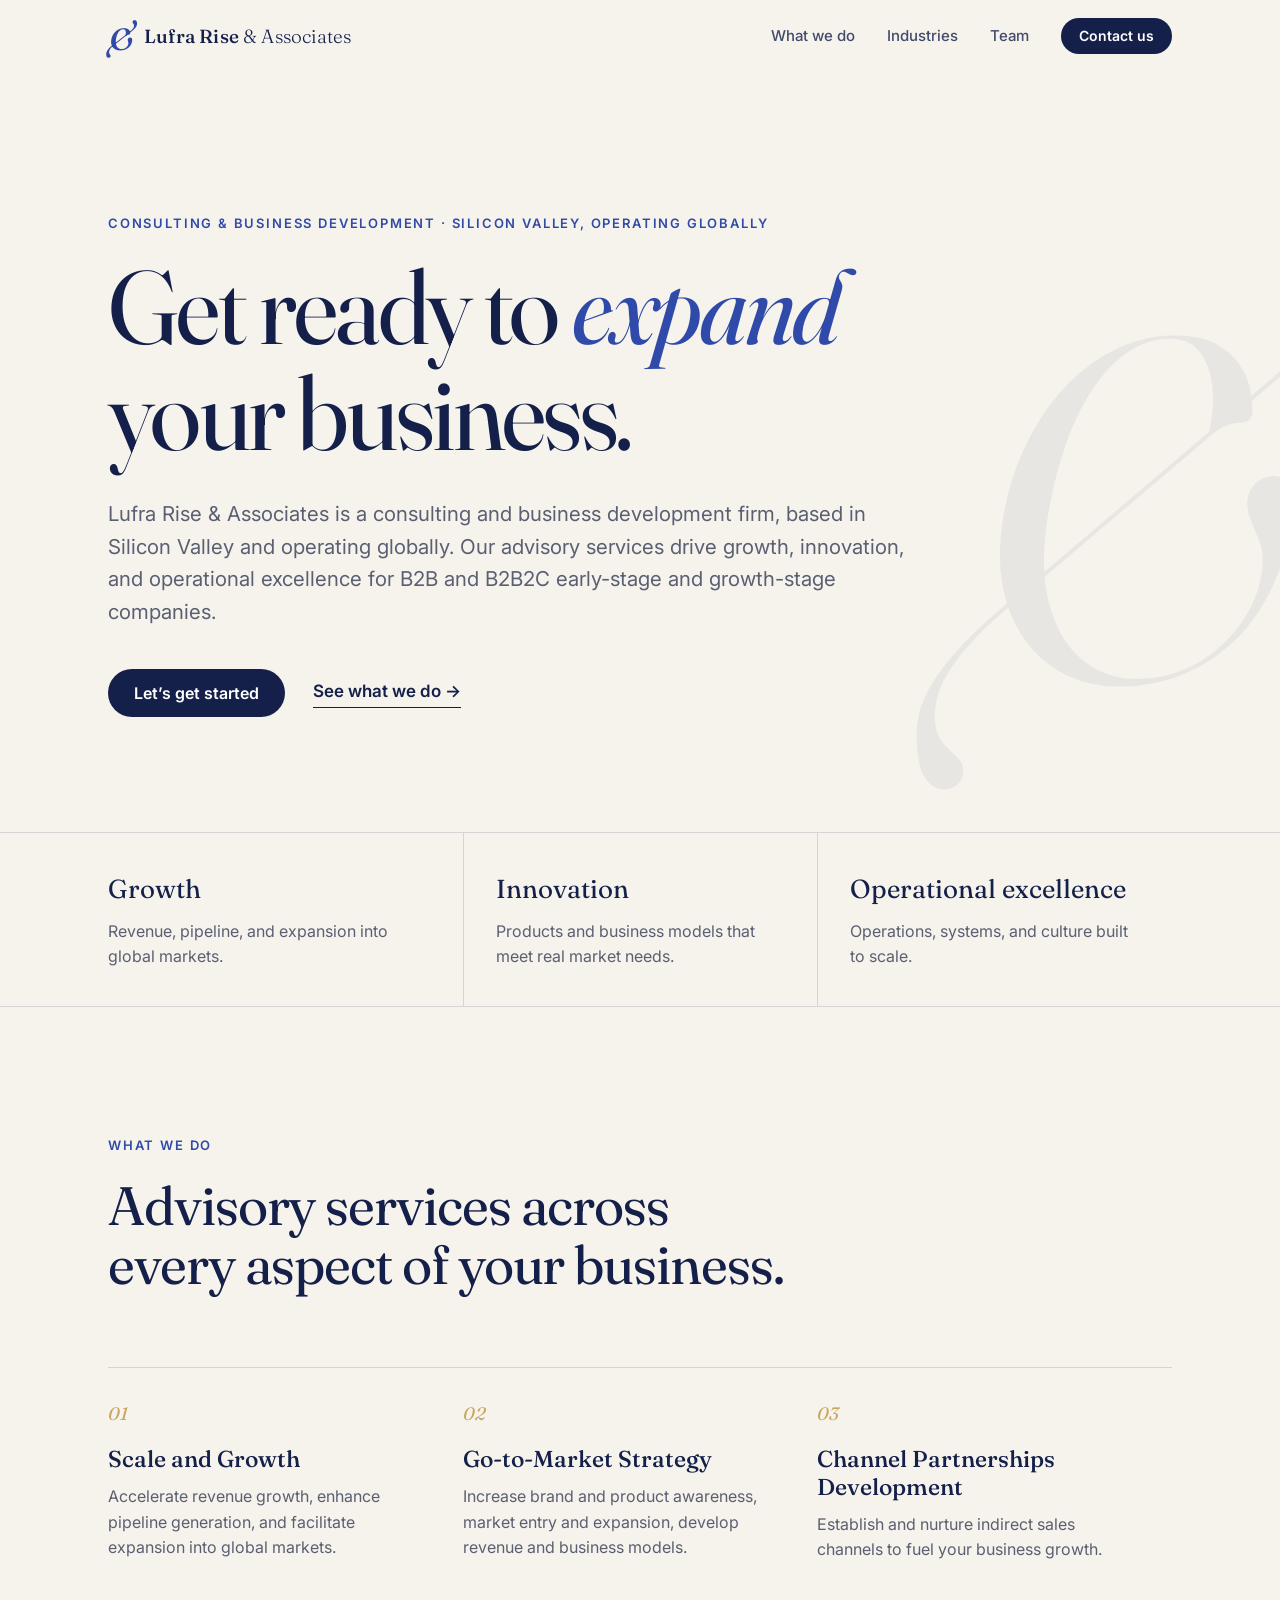
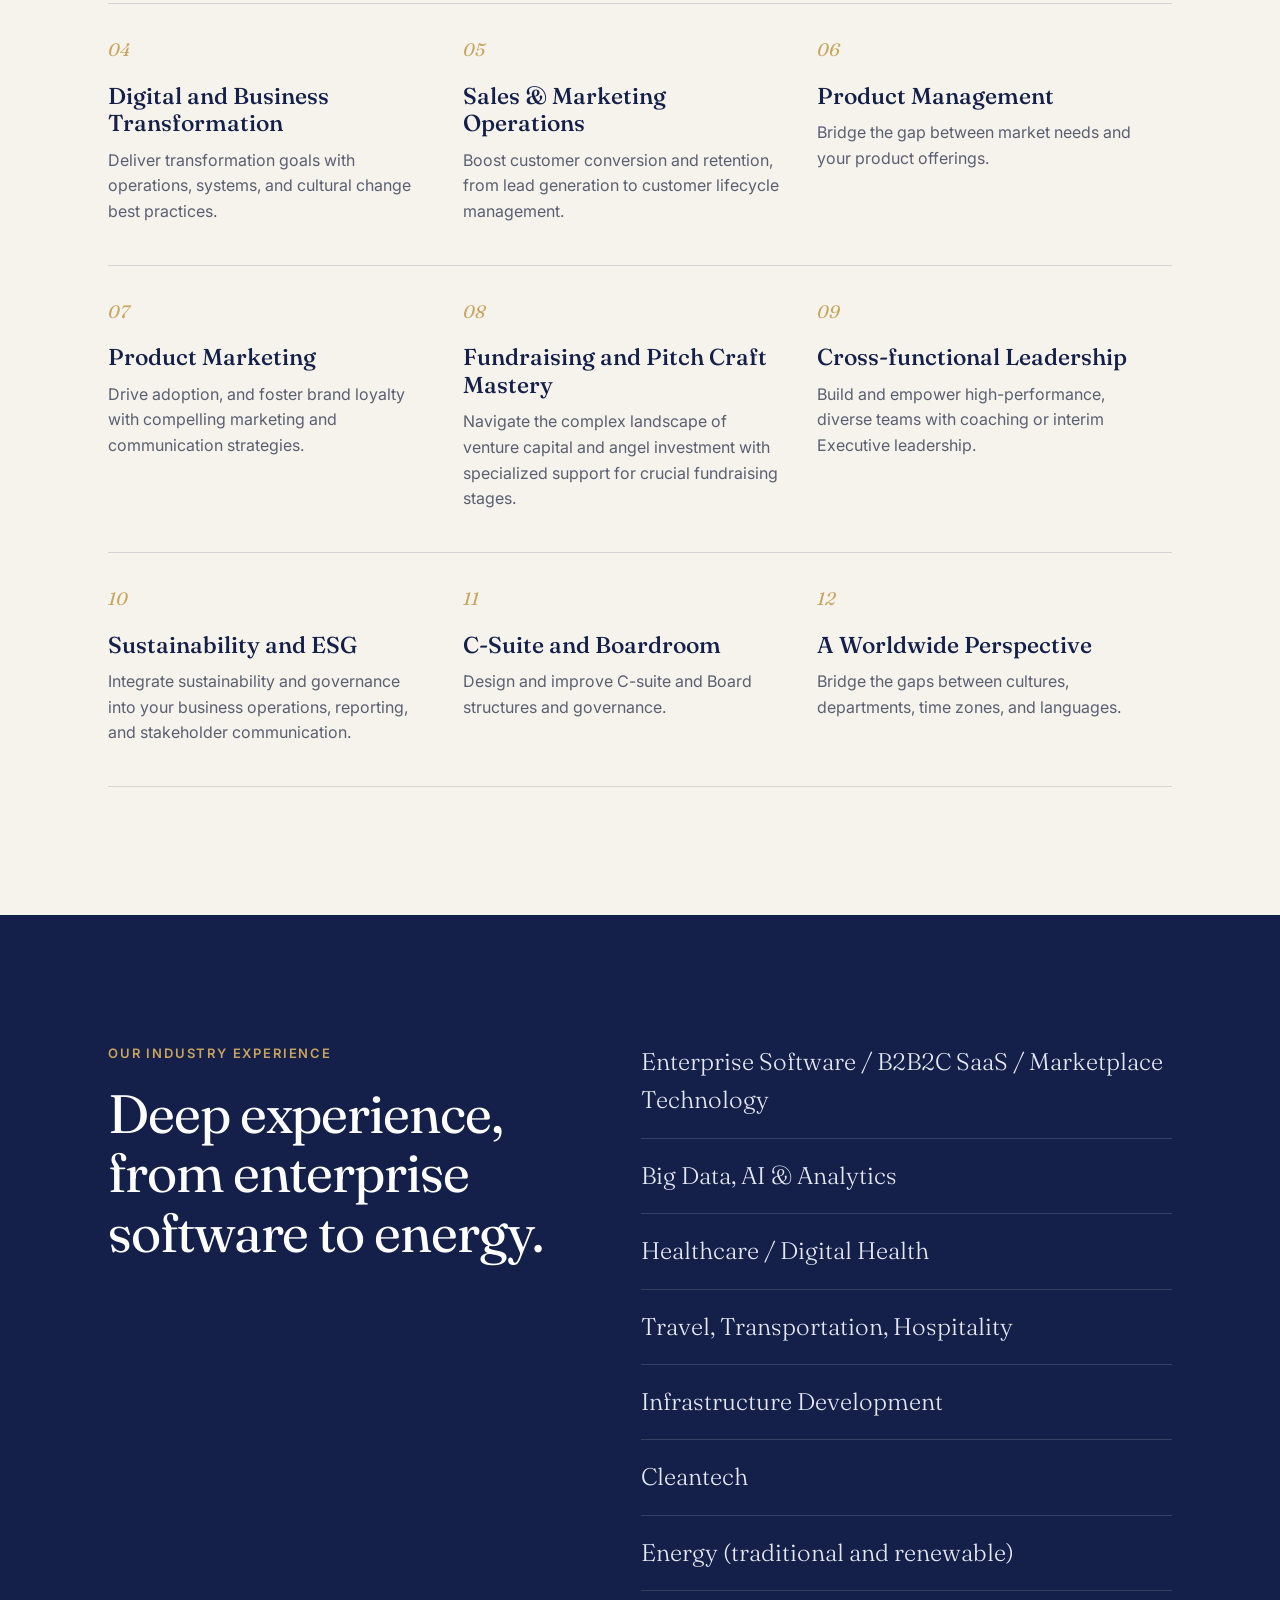
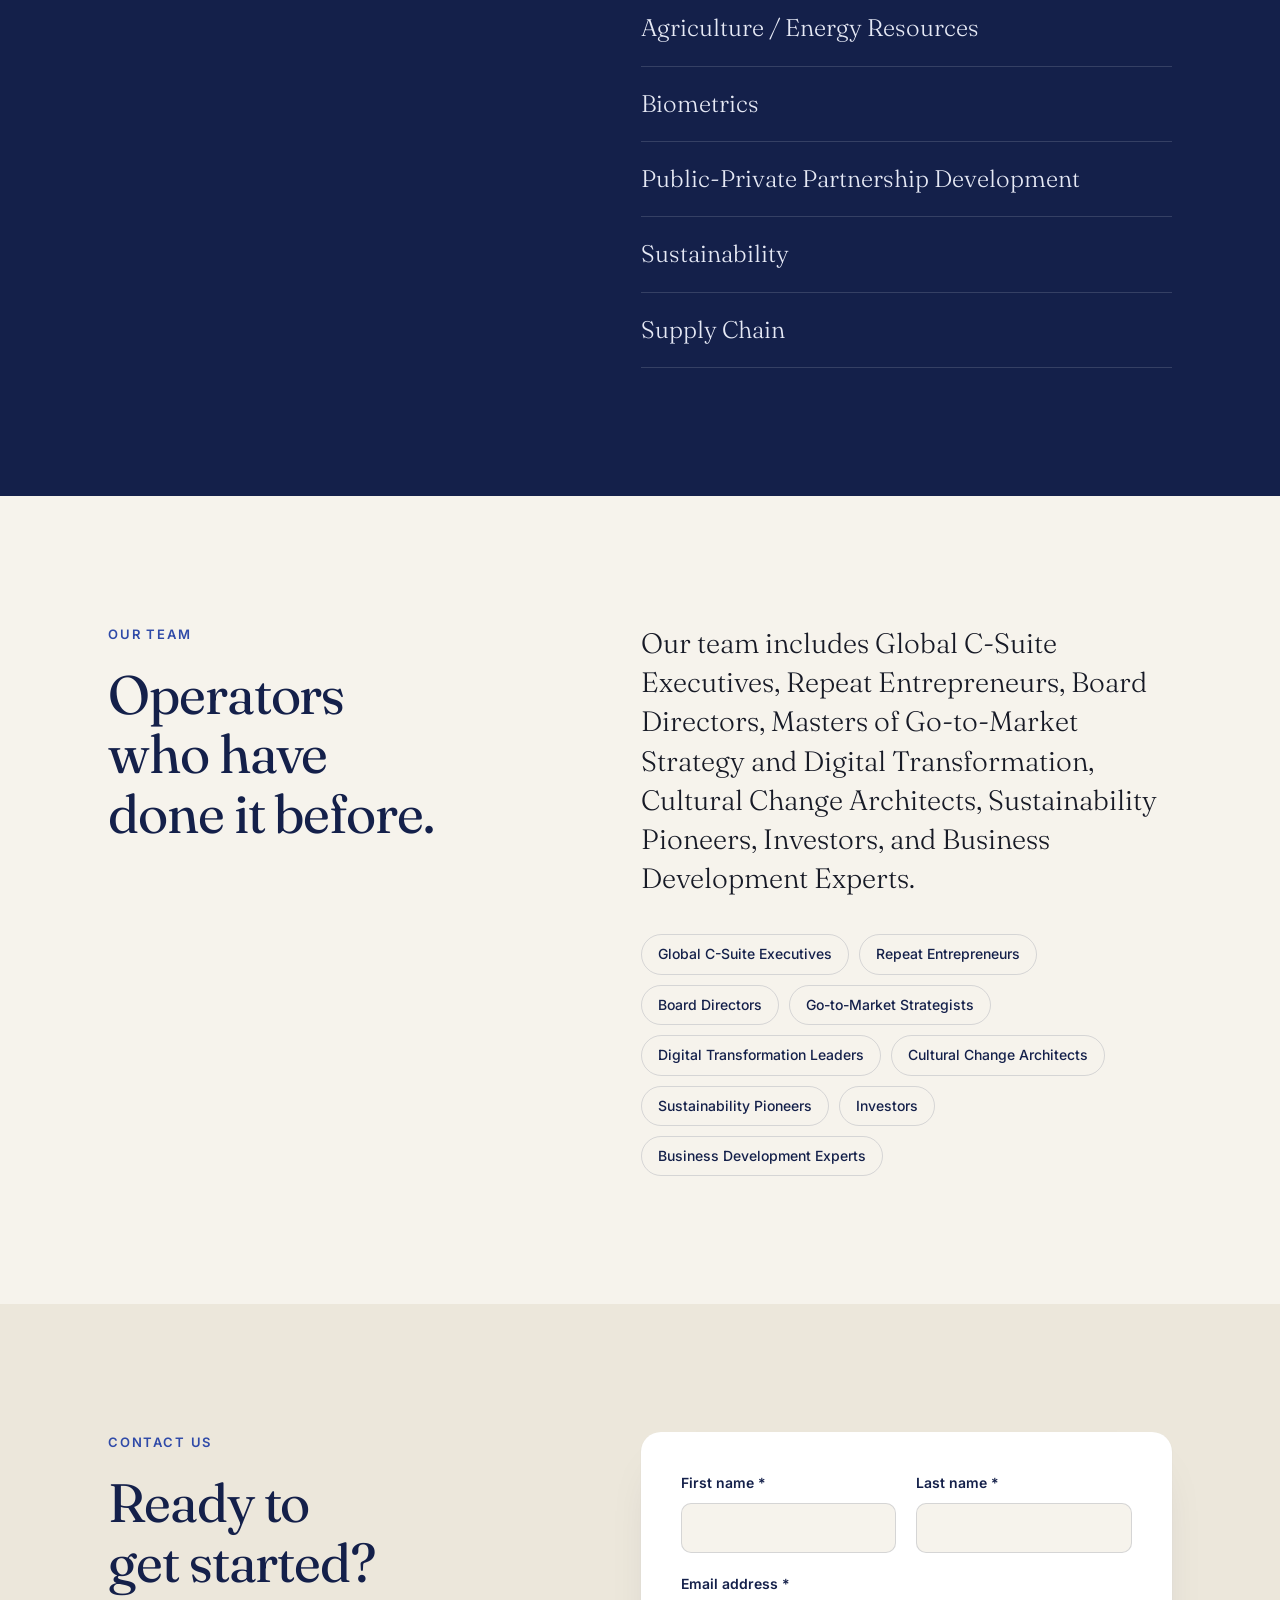
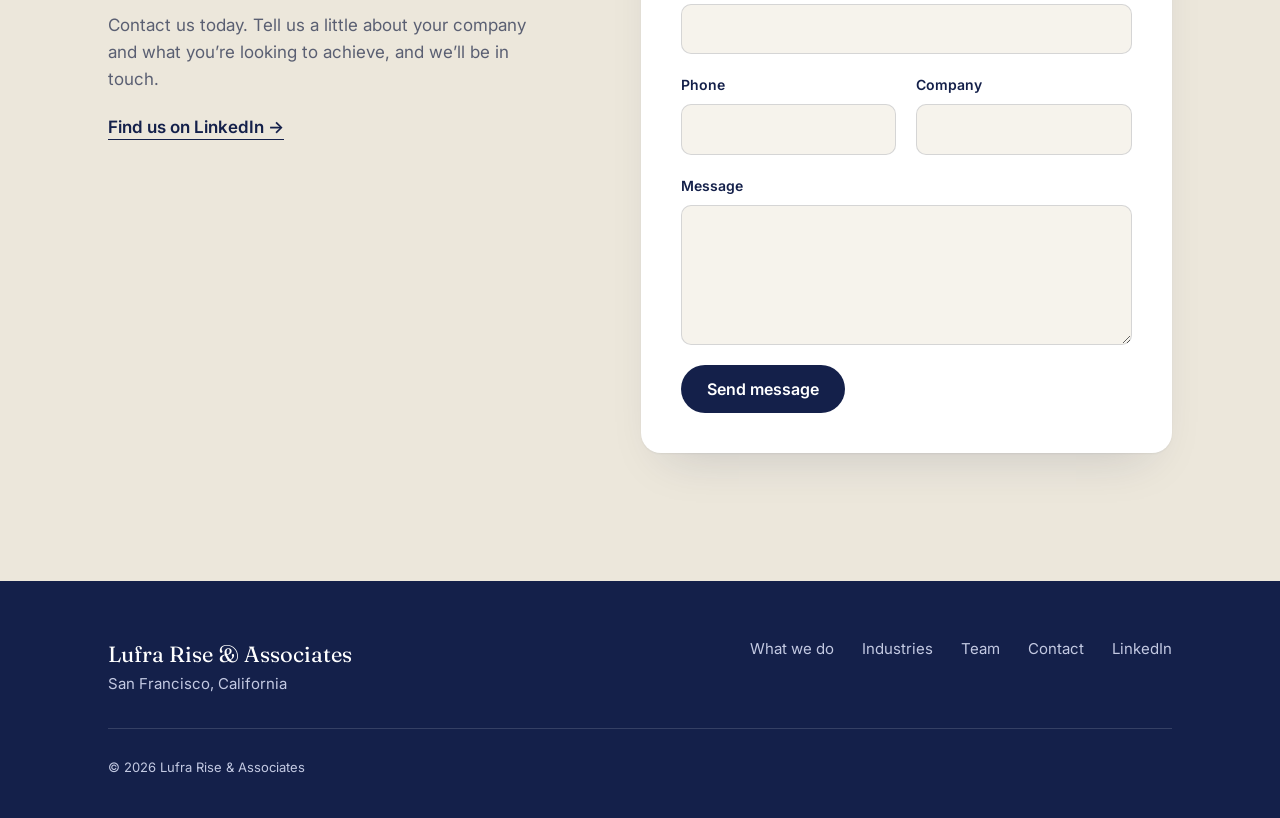
==== index.html @ bc1f7da4 "Rebuild lufrarise.com as a modern static site Single-page site with the existing copy: hero, service" ====
<!doctype html>
<html lang="en">
<head>
  <meta charset="utf-8">
  <meta name="viewport" content="width=device-width, initial-scale=1">
  <title>Lufra Rise &amp; Associates — Growth, innovation, and operational excellence</title>
  <meta name="description" content="Lufra Rise &amp; Associates is a consulting and business development firm based in Silicon Valley and operating globally, advising B2B and B2B2C early-stage and growth-stage companies.">
  <link rel="canonical" href="https://www.lufrarise.com/">
  <meta property="og:site_name" content="Lufra Rise &amp; Associates">
  <meta property="og:title" content="Lufra Rise &amp; Associates">
  <meta property="og:description" content="Advisory services that drive growth, innovation, and operational excellence for B2B and B2B2C companies.">
  <meta property="og:type" content="website">
  <meta property="og:url" content="https://www.lufrarise.com/">
  <meta name="theme-color" content="#14204a">
  <link rel="icon" href="assets/favicon.svg" type="image/svg+xml">
  <link rel="preconnect" href="https://fonts.googleapis.com">
  <link rel="preconnect" href="https://fonts.gstatic.com" crossorigin>
  <link href="https://fonts.googleapis.com/css2?family=Fraunces:ital,opsz,wght@0,9..144,300..600;1,9..144,300..600&family=Inter:wght@400;500;600&display=swap" rel="stylesheet">
  <link rel="stylesheet" href="assets/styles.css">
</head>
<body>
  <a class="skip" href="#main">Skip to content</a>

  <header class="site-header" id="top">
    <div class="wrap header-inner">
      <a class="brand" href="#top" aria-label="Lufra Rise &amp; Associates — home">
        <span class="brand-amp" aria-hidden="true">&amp;</span>
        <span class="brand-name">Lufra Rise <span class="brand-sub">&amp; Associates</span></span>
      </a>
      <button class="nav-toggle" aria-expanded="false" aria-controls="nav" aria-label="Menu">
        <span></span><span></span>
      </button>
      <nav id="nav" class="nav" aria-label="Primary">
        <a href="#services">What we do</a>
        <a href="#industries">Industries</a>
        <a href="#team">Team</a>
        <a class="btn btn-small" href="#contact">Contact us</a>
      </nav>
    </div>
  </header>

  <main id="main">
    <section class="hero">
      <div class="wrap hero-inner">
        <p class="eyebrow">Consulting &amp; business development · Silicon Valley, operating globally</p>
        <h1>Get ready to <em>expand</em> your business.</h1>
        <p class="lede">Lufra Rise &amp; Associates is a consulting and business development firm, based in Silicon Valley and operating globally. Our advisory services drive growth, innovation, and operational excellence for B2B and B2B2C early-stage and growth-stage companies.</p>
        <div class="hero-actions">
          <a class="btn" href="#contact">Let’s get started</a>
          <a class="link-arrow" href="#services">See what we do</a>
        </div>
      </div>
      <span class="hero-amp" aria-hidden="true">&amp;</span>
    </section>

    <section class="pillars" aria-label="What our advisory services drive">
      <div class="wrap pillars-grid">
        <div><span>Growth</span><p>Revenue, pipeline, and expansion into global markets.</p></div>
        <div><span>Innovation</span><p>Products and business models that meet real market needs.</p></div>
        <div><span>Operational excellence</span><p>Operations, systems, and culture built to scale.</p></div>
      </div>
    </section>

    <section class="section" id="services">
      <div class="wrap">
        <div class="section-head">
          <p class="eyebrow">What we do</p>
          <h2>Advisory services across every aspect of your business.</h2>
        </div>
        <ol class="services">
          <li class="reveal"><h3>Scale and Growth</h3><p>Accelerate revenue growth, enhance pipeline generation, and facilitate expansion into global markets.</p></li>
          <li class="reveal"><h3>Go-to-Market Strategy</h3><p>Increase brand and product awareness, market entry and expansion, develop revenue and business models.</p></li>
          <li class="reveal"><h3>Channel Partnerships Development</h3><p>Establish and nurture indirect sales channels to fuel your business growth.</p></li>
          <li class="reveal"><h3>Digital and Business Transformation</h3><p>Deliver transformation goals with operations, systems, and cultural change best practices.</p></li>
          <li class="reveal"><h3>Sales &amp; Marketing Operations</h3><p>Boost customer conversion and retention, from lead generation to customer lifecycle management.</p></li>
          <li class="reveal"><h3>Product Management</h3><p>Bridge the gap between market needs and your product offerings.</p></li>
          <li class="reveal"><h3>Product Marketing</h3><p>Drive adoption, and foster brand loyalty with compelling marketing and communication strategies.</p></li>
          <li class="reveal"><h3>Fundraising and Pitch Craft Mastery</h3><p>Navigate the complex landscape of venture capital and angel investment with specialized support for crucial fundraising stages.</p></li>
          <li class="reveal"><h3>Cross-functional Leadership</h3><p>Build and empower high-performance, diverse teams with coaching or interim Executive leadership.</p></li>
          <li class="reveal"><h3>Sustainability and ESG</h3><p>Integrate sustainability and governance into your business operations, reporting, and stakeholder communication.</p></li>
          <li class="reveal"><h3>C-Suite and Boardroom</h3><p>Design and improve C-suite and Board structures and governance.</p></li>
          <li class="reveal"><h3>A Worldwide Perspective</h3><p>Bridge the gaps between cultures, departments, time zones, and languages.</p></li>
        </ol>
      </div>
    </section>

    <section class="section section-dark" id="industries">
      <div class="wrap split">
        <div class="section-head">
          <p class="eyebrow">Our industry experience</p>
          <h2>Deep experience, from enterprise software to energy.</h2>
        </div>
        <ul class="industries">
          <li>Enterprise Software / B2B2C SaaS / Marketplace Technology</li>
          <li>Big Data, AI &amp; Analytics</li>
          <li>Healthcare / Digital Health</li>
          <li>Travel, Transportation, Hospitality</li>
          <li>Infrastructure Development</li>
          <li>Cleantech</li>
          <li>Energy (traditional and renewable)</li>
          <li>Agriculture / Energy Resources</li>
          <li>Biometrics</li>
          <li>Public-Private Partnership Development</li>
          <li>Sustainability</li>
          <li>Supply Chain</li>
        </ul>
      </div>
    </section>

    <section class="section" id="team">
      <div class="wrap split">
        <div class="section-head">
          <p class="eyebrow">Our team</p>
          <h2>Operators who have done it before.</h2>
        </div>
        <div class="team-copy">
          <p class="team-lede">Our team includes Global C-Suite Executives, Repeat Entrepreneurs, Board Directors, Masters of Go-to-Market Strategy and Digital Transformation, Cultural Change Architects, Sustainability Pioneers, Investors, and Business Development Experts.</p>
          <ul class="tags" aria-label="Team backgrounds">
            <li>Global C-Suite Executives</li>
            <li>Repeat Entrepreneurs</li>
            <li>Board Directors</li>
            <li>Go-to-Market Strategists</li>
            <li>Digital Transformation Leaders</li>
            <li>Cultural Change Architects</li>
            <li>Sustainability Pioneers</li>
            <li>Investors</li>
            <li>Business Development Experts</li>
          </ul>
        </div>
      </div>
    </section>

    <section class="section section-tint" id="contact">
      <div class="wrap split">
        <div class="section-head">
          <p class="eyebrow">Contact us</p>
          <h2>Ready to get started?</h2>
          <p class="contact-note">Contact us today. Tell us a little about your company and what you’re looking to achieve, and we’ll be in touch.</p>
          <p class="contact-note"><a class="link-arrow" href="https://www.linkedin.com/company/18306531/" target="_blank" rel="noopener">Find us on LinkedIn</a></p>
        </div>
        <!-- Set data-endpoint to your form backend URL (e.g. a Formspree endpoint). See README. -->
        <form class="form" id="contact-form" data-endpoint="" novalidate>
          <div class="field-row">
            <label><span>First name <span aria-hidden="true">*</span></span><input name="first_name" autocomplete="given-name" required></label>
            <label><span>Last name <span aria-hidden="true">*</span></span><input name="last_name" autocomplete="family-name" required></label>
          </div>
          <label><span>Email address <span aria-hidden="true">*</span></span><input type="email" name="email" autocomplete="email" required></label>
          <div class="field-row">
            <label>Phone<input type="tel" name="phone" autocomplete="tel"></label>
            <label>Company<input name="company" autocomplete="organization"></label>
          </div>
          <label>Message<textarea name="message" rows="5"></textarea></label>
          <label class="hp" aria-hidden="true">Leave this empty<input name="_gotcha" tabindex="-1" autocomplete="off"></label>
          <div class="form-foot">
            <button class="btn" type="submit">Send message</button>
            <p class="form-status" role="status" aria-live="polite"></p>
          </div>
        </form>
      </div>
    </section>
  </main>

  <footer class="site-footer">
    <div class="wrap footer-inner">
      <div>
        <p class="footer-brand">Lufra Rise &amp; Associates</p>
        <p>San Francisco, California</p>
      </div>
      <nav aria-label="Footer">
        <a href="#services">What we do</a>
        <a href="#industries">Industries</a>
        <a href="#team">Team</a>
        <a href="#contact">Contact</a>
        <a href="https://www.linkedin.com/company/18306531/" target="_blank" rel="noopener">LinkedIn</a>
      </nav>
      <p class="copyright">© <span id="year">2026</span> Lufra Rise &amp; Associates</p>
    </div>
  </footer>

  <script src="assets/main.js" defer></script>
</body>
</html>
---- assets/styles.css ----
:root {
  --navy: #14204a;
  --navy-2: #1d2d66;
  --blue: #2f4aa8;
  --paper: #f6f3ec;
  --paper-2: #ece7db;
  --ink: #171a26;
  --muted: #5a5f72;
  --line: rgba(20, 32, 74, 0.14);
  --gold: #c9a45c;
  --serif: "Fraunces", Georgia, "Times New Roman", serif;
  --sans: "Inter", system-ui, -apple-system, "Segoe UI", Roboto, sans-serif;
  --wrap: 1160px;
  --gutter: clamp(20px, 5vw, 48px);
}

*, *::before, *::after { box-sizing: border-box; }
html { scroll-behavior: smooth; scroll-padding-top: 84px; -webkit-text-size-adjust: 100%; }
body {
  margin: 0;
  background: var(--paper);
  color: var(--ink);
  font-family: var(--sans);
  font-size: 17px;
  line-height: 1.6;
  -webkit-font-smoothing: antialiased;
}
h1, h2, h3, p, ul, ol { margin: 0; }
ul, ol { padding: 0; list-style: none; }
a { color: inherit; }
:focus-visible { outline: 2px solid var(--blue); outline-offset: 3px; border-radius: 4px; }

.wrap { max-width: var(--wrap); margin: 0 auto; padding: 0 var(--gutter); }
.skip { position: absolute; left: -999px; top: 8px; background: #fff; padding: 8px 14px; z-index: 100; }
.skip:focus { left: 8px; }

/* Header */
.site-header {
  position: sticky; top: 0; z-index: 50;
  background: color-mix(in srgb, var(--paper) 88%, transparent);
  backdrop-filter: blur(12px);
  -webkit-backdrop-filter: blur(12px);
  border-bottom: 1px solid transparent;
  transition: border-color .2s;
}
.site-header.scrolled { border-bottom-color: var(--line); }
.header-inner { display: flex; align-items: center; justify-content: space-between; height: 72px; }
.brand { display: flex; align-items: center; gap: 10px; text-decoration: none; color: var(--navy); }
.brand-amp { font-family: var(--serif); font-style: italic; font-size: 40px; line-height: 1; color: var(--blue); }
.brand-name { font-family: var(--serif); font-size: 19px; font-weight: 500; letter-spacing: .01em; white-space: nowrap; }
.brand-sub { font-weight: 300; }
.nav { display: flex; align-items: center; gap: 32px; font-size: 15px; font-weight: 500; }
.nav a:not(.btn) { text-decoration: none; color: var(--navy); opacity: .8; transition: opacity .15s; }
.nav a:not(.btn):hover { opacity: 1; }
.nav-toggle { display: none; }

/* Buttons & links */
.btn {
  display: inline-flex; align-items: center; justify-content: center;
  background: var(--navy); color: #fff;
  font: 600 16px/1 var(--sans);
  padding: 16px 26px; border: 0; border-radius: 999px;
  text-decoration: none; cursor: pointer;
  transition: background .15s, transform .15s;
}
.btn:hover { background: var(--blue); transform: translateY(-1px); }
.btn:disabled { opacity: .6; cursor: default; transform: none; }
.btn-small { padding: 11px 18px; font-size: 14px; }
.link-arrow { font-weight: 600; color: var(--navy); text-decoration: none; border-bottom: 1px solid currentColor; padding-bottom: 2px; }
.link-arrow::after { content: " →"; transition: margin .15s; }
.link-arrow:hover::after { margin-left: 4px; }

.eyebrow {
  font-size: 13px; font-weight: 600; letter-spacing: .14em; text-transform: uppercase;
  color: var(--blue); margin-bottom: 20px;
}

/* Hero */
.hero { position: relative; overflow: hidden; padding: clamp(64px, 11vw, 140px) 0 clamp(64px, 9vw, 120px); }
.hero-inner { position: relative; z-index: 1; }
.hero h1 {
  font-family: var(--serif); font-weight: 400;
  font-size: clamp(44px, 8.4vw, 104px); line-height: 1.02; letter-spacing: -.025em;
  color: var(--navy); max-width: 11em; text-wrap: balance;
}
.hero h1 em { font-style: italic; color: var(--blue); }
.lede { margin-top: 32px; max-width: 40em; font-size: clamp(18px, 1.6vw, 21px); color: var(--muted); }
.hero-actions { margin-top: 40px; display: flex; flex-wrap: wrap; align-items: center; gap: 28px; }
.hero-amp {
  position: absolute; right: -0.06em; top: 50%; transform: translateY(-52%);
  font-family: var(--serif); font-style: italic; font-weight: 300;
  font-size: clamp(320px, 52vw, 760px); line-height: 1;
  color: var(--navy); opacity: .055; pointer-events: none; user-select: none;
}

/* Pillars */
.pillars { border-top: 1px solid var(--line); border-bottom: 1px solid var(--line); }
.pillars-grid { display: grid; grid-template-columns: repeat(3, 1fr); }
.pillars-grid > div { padding: 36px 32px 36px 0; }
.pillars-grid > div + div { padding-left: 32px; border-left: 1px solid var(--line); }
.pillars-grid span { font-family: var(--serif); font-size: 26px; color: var(--navy); }
.pillars-grid p { margin-top: 8px; color: var(--muted); font-size: 16px; }

/* Sections */
.section { padding: clamp(72px, 10vw, 136px) 0; }
.section-head h2 {
  font-family: var(--serif); font-weight: 400;
  font-size: clamp(32px, 4.4vw, 54px); line-height: 1.1; letter-spacing: -.02em;
  color: var(--navy); max-width: 16em; text-wrap: balance;
}
.split { display: grid; grid-template-columns: 5fr 6fr; gap: clamp(40px, 7vw, 96px); align-items: start; }

/* Services */
.services {
  counter-reset: svc;
  margin-top: clamp(40px, 6vw, 72px);
  display: grid; grid-template-columns: repeat(3, 1fr);
  border-top: 1px solid var(--line);
}
.services li {
  counter-increment: svc;
  padding: 32px 32px 40px 0;
  border-bottom: 1px solid var(--line);
}
.services li::before {
  content: counter(svc, decimal-leading-zero);
  display: block; margin-bottom: 18px;
  font-family: var(--serif); font-style: italic; font-size: 18px; color: var(--gold);
}
.services h3 { font-family: var(--serif); font-weight: 500; font-size: 23px; line-height: 1.2; color: var(--navy); }
.services p { margin-top: 10px; color: var(--muted); font-size: 16px; }

/* Industries (dark) */
.section-dark { background: var(--navy); color: #e6e9f5; }
.section-dark .eyebrow { color: var(--gold); }
.section-dark .section-head h2 { color: #fff; }
.industries li {
  padding: 18px 0; border-bottom: 1px solid rgba(255, 255, 255, .14);
  font-family: var(--serif); font-size: clamp(19px, 2vw, 24px); font-weight: 300;
}
.industries li:first-child { padding-top: 0; }

/* Team */
.team-lede { font-family: var(--serif); font-weight: 300; font-size: clamp(21px, 2.3vw, 28px); line-height: 1.4; color: var(--ink); }
.tags { margin-top: 36px; display: flex; flex-wrap: wrap; gap: 10px; }
.tags li { border: 1px solid var(--line); border-radius: 999px; padding: 8px 16px; font-size: 14px; font-weight: 500; color: var(--navy); }

/* Contact */
.section-tint { background: var(--paper-2); }
.contact-note { margin-top: 20px; color: var(--muted); max-width: 26em; }
.form { display: grid; gap: 20px; background: #fff; padding: clamp(24px, 4vw, 40px); border-radius: 20px; box-shadow: 0 1px 2px rgba(20, 32, 74, .06), 0 24px 48px -24px rgba(20, 32, 74, .18); }
.field-row { display: grid; grid-template-columns: 1fr 1fr; gap: 20px; }
.form label { display: grid; gap: 8px; font-size: 14px; font-weight: 600; color: var(--navy); }
.form input, .form textarea {
  width: 100%; font: 400 16px/1.4 var(--sans); color: var(--ink);
  background: var(--paper); border: 1px solid var(--line); border-radius: 10px; padding: 13px 14px;
  transition: border-color .15s, box-shadow .15s;
}
.form textarea { resize: vertical; }
.form input:focus, .form textarea:focus { outline: 0; border-color: var(--blue); box-shadow: 0 0 0 3px rgba(47, 74, 168, .18); }
.form.was-validated input:invalid { border-color: #b3261e; }
.hp { position: absolute !important; left: -9999px; }
.form-foot { display: flex; flex-wrap: wrap; align-items: center; gap: 16px 20px; }
.form-status { font-size: 15px; color: var(--muted); flex: 1 1 220px; }
.form-status[data-kind="error"] { color: #b3261e; }
.form-status[data-kind="ok"] { color: #1c6b3c; }

/* Footer */
.site-footer { background: var(--navy); color: #c3c9e2; padding: 56px 0 40px; font-size: 15px; }
.footer-inner { display: grid; grid-template-columns: 1fr auto; gap: 32px; align-items: start; }
.footer-brand { font-family: var(--serif); font-size: 22px; color: #fff; }
.site-footer nav { display: flex; flex-wrap: wrap; gap: 12px 28px; }
.site-footer nav a { text-decoration: none; }
.site-footer nav a:hover { color: #fff; }
.copyright { grid-column: 1 / -1; padding-top: 28px; border-top: 1px solid rgba(255, 255, 255, .14); font-size: 13px; }

/* Reveal */
.js-reveal .reveal { opacity: 0; transform: translateY(14px); transition: opacity .6s ease, transform .6s ease; }
.js-reveal .reveal.in { opacity: 1; transform: none; }

/* Responsive */
@media (max-width: 960px) {
  .services { grid-template-columns: repeat(2, 1fr); }
  .split { grid-template-columns: 1fr; }
}
@media (max-width: 720px) {
  body { font-size: 16px; }
  .header-inner { height: 64px; }
  .brand-amp { font-size: 34px; }
  .brand-name { font-size: 17px; }
  .nav-toggle {
    display: grid; gap: 6px; place-content: center;
    width: 44px; height: 44px; margin-right: -10px;
    background: none; border: 0; cursor: pointer;
  }
  .nav-toggle span { display: block; width: 22px; height: 2px; background: var(--navy); transition: transform .2s; }
  .nav-open .nav-toggle span:first-child { transform: translateY(4px) rotate(45deg); }
  .nav-open .nav-toggle span:last-child { transform: translateY(-4px) rotate(-45deg); }
  .nav {
    display: none;
    position: absolute; top: 100%; left: 0; right: 0;
    flex-direction: column; align-items: stretch; gap: 0;
    background: var(--paper); border-bottom: 1px solid var(--line);
    padding: 8px var(--gutter) 24px; font-size: 18px;
  }
  .nav-open .nav { display: flex; }
  .nav a:not(.btn) { padding: 14px 0; border-bottom: 1px solid var(--line); opacity: 1; }
  .nav .btn { margin-top: 20px; padding: 16px; font-size: 16px; }
  .pillars-grid { grid-template-columns: 1fr; }
  .pillars-grid > div { padding: 24px 0; }
  .pillars-grid > div + div { padding-left: 0; border-left: 0; border-top: 1px solid var(--line); }
  .services { grid-template-columns: 1fr; }
  .services li { padding: 24px 0 28px; }
  .field-row { grid-template-columns: 1fr; }
  .footer-inner { grid-template-columns: 1fr; }
  .hero-amp { top: 30%; opacity: .045; }
}

@media (prefers-reduced-motion: reduce) {
  html { scroll-behavior: auto; }
  * { transition: none !important; }
}
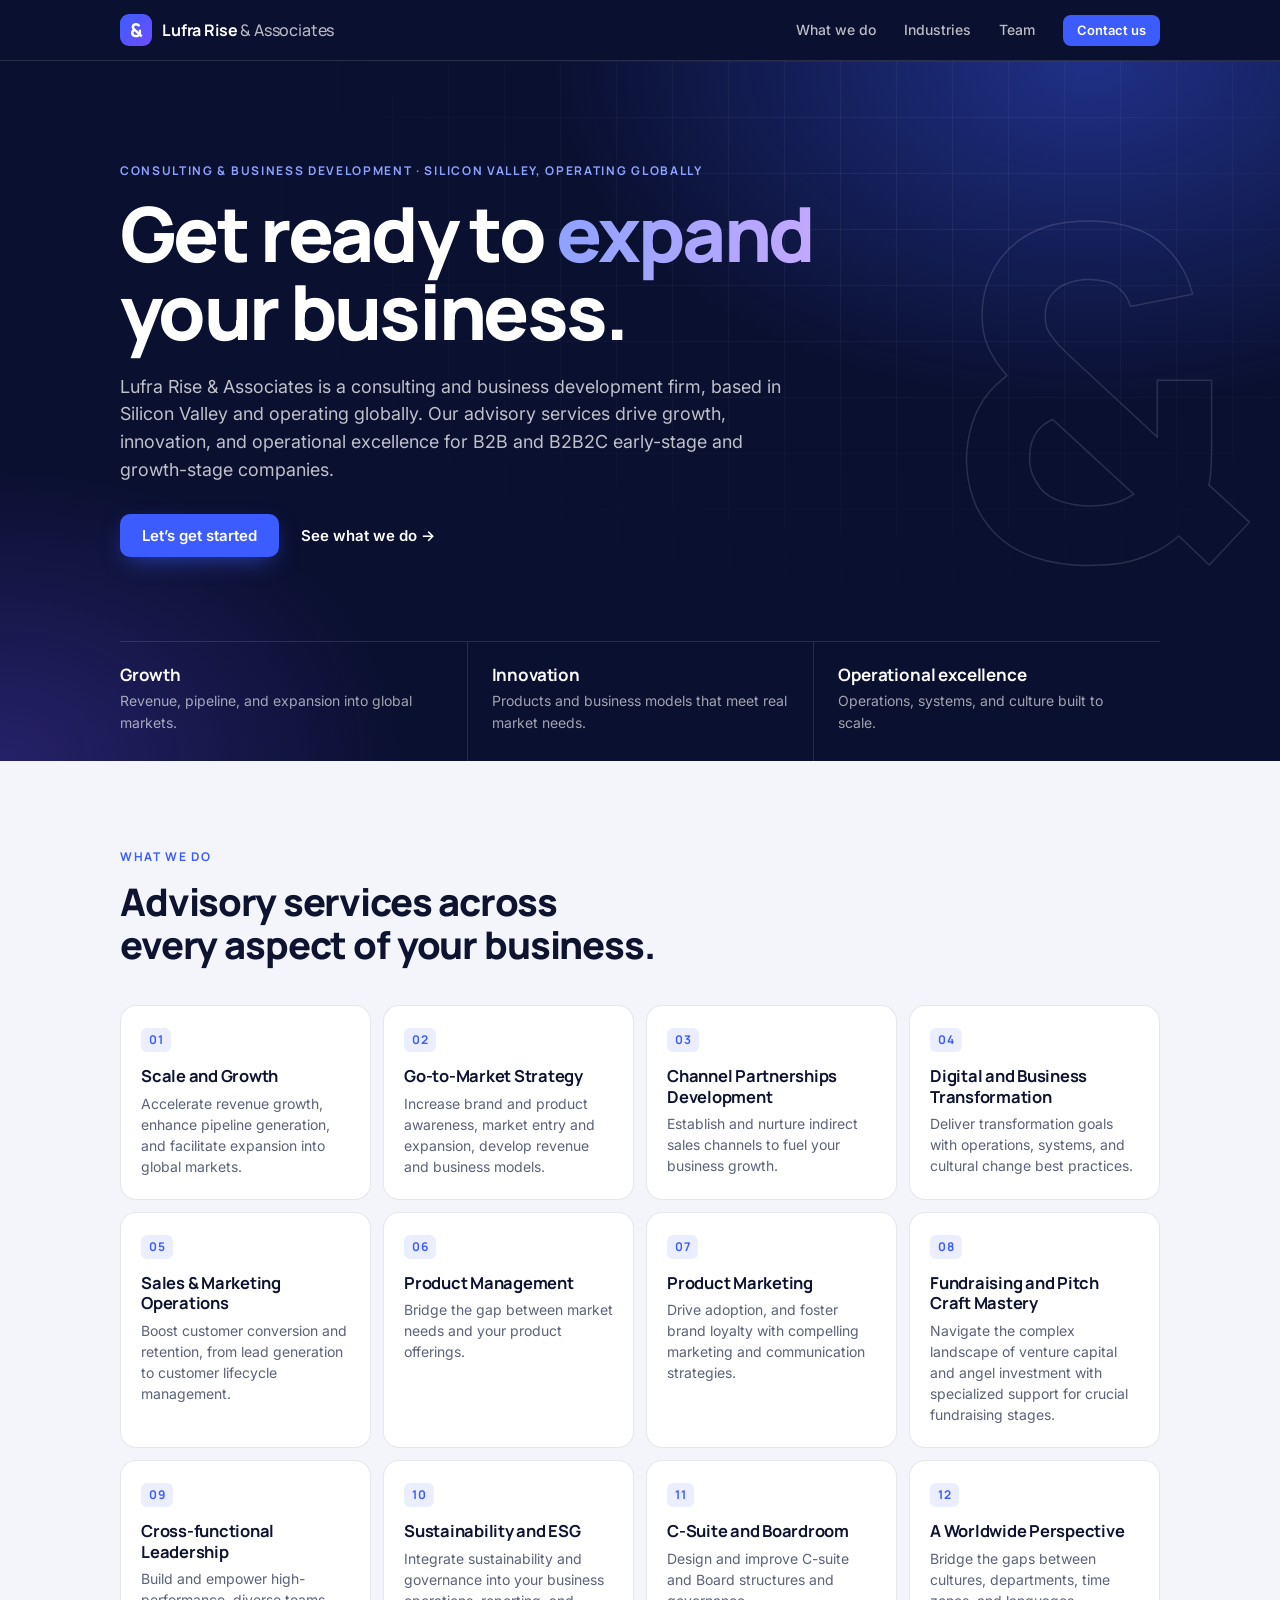
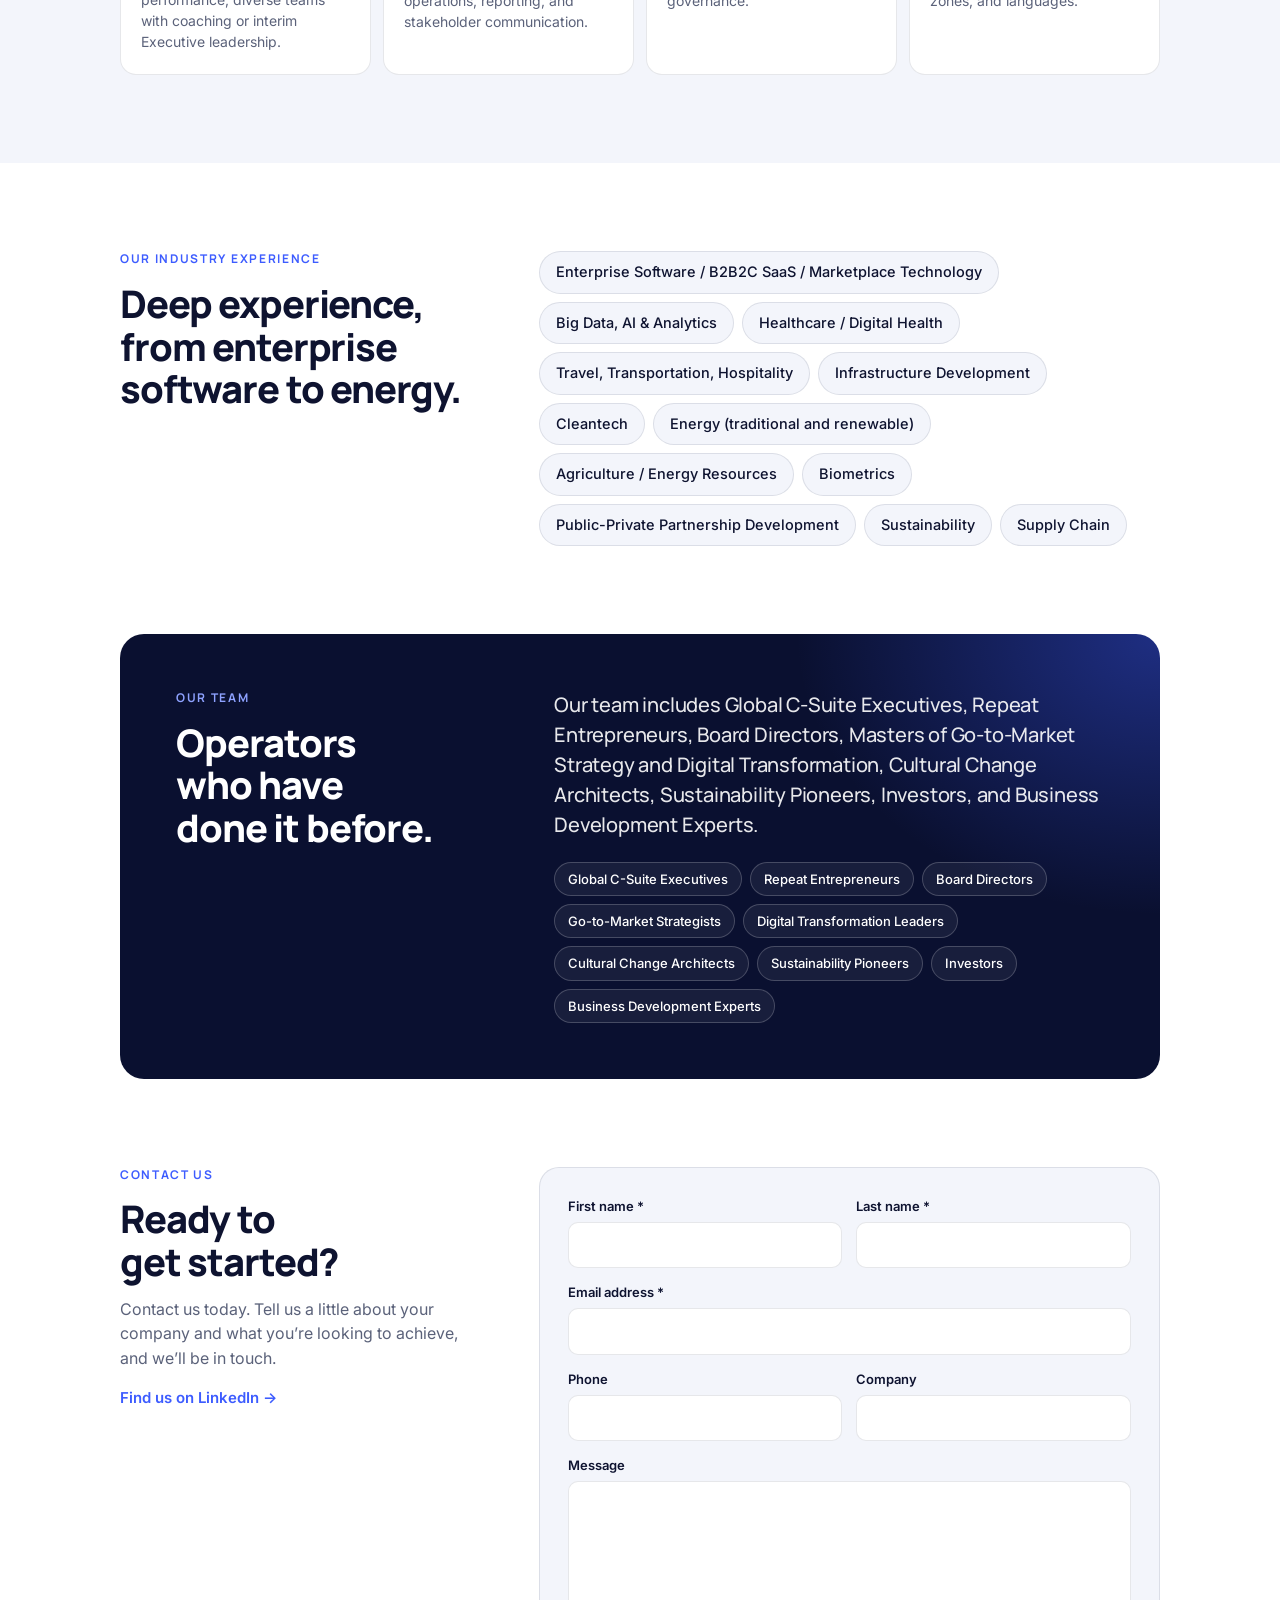
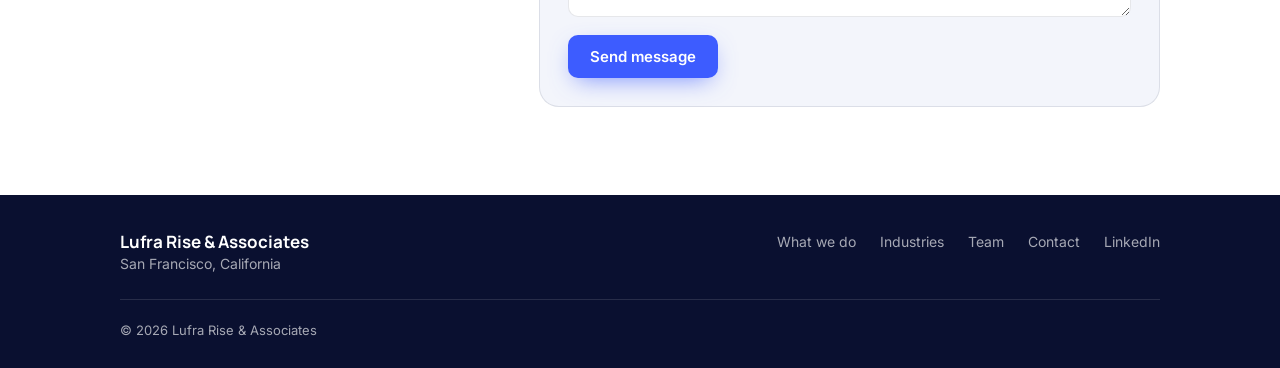
==== commit 6837db3d: "Redesign with a darker, more compact layout and a conventional ampersand Co-Authored-By: Claude Fabl" ====
--- a/index.html
+++ b/index.html
@@ -11,11 +11,11 @@
   <meta property="og:description" content="Advisory services that drive growth, innovation, and operational excellence for B2B and B2B2C companies.">
   <meta property="og:type" content="website">
   <meta property="og:url" content="https://www.lufrarise.com/">
-  <meta name="theme-color" content="#14204a">
+  <meta name="theme-color" content="#0a1030">
   <link rel="icon" href="assets/favicon.svg" type="image/svg+xml">
   <link rel="preconnect" href="https://fonts.googleapis.com">
   <link rel="preconnect" href="https://fonts.gstatic.com" crossorigin>
-  <link href="https://fonts.googleapis.com/css2?family=Fraunces:ital,opsz,wght@0,9..144,300..600;1,9..144,300..600&family=Inter:wght@400;500;600&display=swap" rel="stylesheet">
+  <link href="https://fonts.googleapis.com/css2?family=Manrope:wght@500;600;700;800&family=Inter:wght@400;500;600&display=swap" rel="stylesheet">
   <link rel="stylesheet" href="assets/styles.css">
 </head>
 <body>
@@ -24,7 +24,7 @@
   <header class="site-header" id="top">
     <div class="wrap header-inner">
       <a class="brand" href="#top" aria-label="Lufra Rise &amp; Associates — home">
-        <span class="brand-amp" aria-hidden="true">&amp;</span>
+        <span class="brand-mark" aria-hidden="true">&amp;</span>
         <span class="brand-name">Lufra Rise <span class="brand-sub">&amp; Associates</span></span>
       </a>
       <button class="nav-toggle" aria-expanded="false" aria-controls="nav" aria-label="Menu">
@@ -50,18 +50,17 @@
           <a class="link-arrow" href="#services">See what we do</a>
         </div>
       </div>
+      <div class="wrap">
+        <dl class="pillars">
+          <div><dt>Growth</dt><dd>Revenue, pipeline, and expansion into global markets.</dd></div>
+          <div><dt>Innovation</dt><dd>Products and business models that meet real market needs.</dd></div>
+          <div><dt>Operational excellence</dt><dd>Operations, systems, and culture built to scale.</dd></div>
+        </dl>
+      </div>
       <span class="hero-amp" aria-hidden="true">&amp;</span>
     </section>
 
-    <section class="pillars" aria-label="What our advisory services drive">
-      <div class="wrap pillars-grid">
-        <div><span>Growth</span><p>Revenue, pipeline, and expansion into global markets.</p></div>
-        <div><span>Innovation</span><p>Products and business models that meet real market needs.</p></div>
-        <div><span>Operational excellence</span><p>Operations, systems, and culture built to scale.</p></div>
-      </div>
-    </section>
-
-    <section class="section" id="services">
+    <section class="section section-tint" id="services">
       <div class="wrap">
         <div class="section-head">
           <p class="eyebrow">What we do</p>
@@ -84,7 +83,7 @@
       </div>
     </section>
 
-    <section class="section section-dark" id="industries">
+    <section class="section" id="industries">
       <div class="wrap split">
         <div class="section-head">
           <p class="eyebrow">Our industry experience</p>
@@ -107,8 +106,8 @@
       </div>
     </section>
 
-    <section class="section" id="team">
-      <div class="wrap split">
+    <section class="section section-flush" id="team">
+      <div class="wrap"><div class="panel split">
         <div class="section-head">
           <p class="eyebrow">Our team</p>
           <h2>Operators who have done it before.</h2>
@@ -127,10 +126,10 @@
             <li>Business Development Experts</li>
           </ul>
         </div>
-      </div>
+      </div></div>
     </section>
 
-    <section class="section section-tint" id="contact">
+    <section class="section" id="contact">
       <div class="wrap split">
         <div class="section-head">
           <p class="eyebrow">Contact us</p>
--- a/assets/styles.css
+++ b/assets/styles.css
@@ -1,219 +1,258 @@
 :root {
+  --night: #0a1030;
+  --night-2: #111a45;
   --navy: #14204a;
-  --navy-2: #1d2d66;
-  --blue: #2f4aa8;
-  --paper: #f6f3ec;
-  --paper-2: #ece7db;
-  --ink: #171a26;
-  --muted: #5a5f72;
-  --line: rgba(20, 32, 74, 0.14);
-  --gold: #c9a45c;
-  --serif: "Fraunces", Georgia, "Times New Roman", serif;
+  --blue: #3d5cff;
+  --blue-soft: #8ea2ff;
+  --bg: #ffffff;
+  --tint: #f3f5fb;
+  --ink: #0e1330;
+  --muted: #5b627a;
+  --line: rgba(14, 19, 48, 0.1);
+  --line-dark: rgba(255, 255, 255, 0.12);
+  --display: "Manrope", system-ui, -apple-system, "Segoe UI", sans-serif;
   --sans: "Inter", system-ui, -apple-system, "Segoe UI", Roboto, sans-serif;
-  --wrap: 1160px;
-  --gutter: clamp(20px, 5vw, 48px);
+  --wrap: 1120px;
+  --gutter: clamp(20px, 4vw, 40px);
+  --radius: 16px;
 }
 
 *, *::before, *::after { box-sizing: border-box; }
-html { scroll-behavior: smooth; scroll-padding-top: 84px; -webkit-text-size-adjust: 100%; }
+html { scroll-behavior: smooth; scroll-padding-top: 76px; -webkit-text-size-adjust: 100%; }
 body {
   margin: 0;
-  background: var(--paper);
+  background: var(--bg);
   color: var(--ink);
   font-family: var(--sans);
-  font-size: 17px;
-  line-height: 1.6;
+  font-size: 16px;
+  line-height: 1.55;
   -webkit-font-smoothing: antialiased;
 }
-h1, h2, h3, p, ul, ol { margin: 0; }
+h1, h2, h3, p, ul, ol, dl, dd { margin: 0; }
 ul, ol { padding: 0; list-style: none; }
 a { color: inherit; }
-:focus-visible { outline: 2px solid var(--blue); outline-offset: 3px; border-radius: 4px; }
+:focus-visible { outline: 2px solid var(--blue); outline-offset: 3px; border-radius: 6px; }
 
 .wrap { max-width: var(--wrap); margin: 0 auto; padding: 0 var(--gutter); }
-.skip { position: absolute; left: -999px; top: 8px; background: #fff; padding: 8px 14px; z-index: 100; }
+.skip { position: absolute; left: -999px; top: 8px; background: #fff; color: var(--ink); padding: 8px 14px; z-index: 100; border-radius: 8px; }
 .skip:focus { left: 8px; }
 
 /* Header */
 .site-header {
   position: sticky; top: 0; z-index: 50;
-  background: color-mix(in srgb, var(--paper) 88%, transparent);
-  backdrop-filter: blur(12px);
-  -webkit-backdrop-filter: blur(12px);
-  border-bottom: 1px solid transparent;
-  transition: border-color .2s;
-}
-.site-header.scrolled { border-bottom-color: var(--line); }
-.header-inner { display: flex; align-items: center; justify-content: space-between; height: 72px; }
-.brand { display: flex; align-items: center; gap: 10px; text-decoration: none; color: var(--navy); }
-.brand-amp { font-family: var(--serif); font-style: italic; font-size: 40px; line-height: 1; color: var(--blue); }
-.brand-name { font-family: var(--serif); font-size: 19px; font-weight: 500; letter-spacing: .01em; white-space: nowrap; }
-.brand-sub { font-weight: 300; }
-.nav { display: flex; align-items: center; gap: 32px; font-size: 15px; font-weight: 500; }
-.nav a:not(.btn) { text-decoration: none; color: var(--navy); opacity: .8; transition: opacity .15s; }
+  background: var(--night);
+  border-bottom: 1px solid var(--line-dark);
+  color: #fff;
+}
+.header-inner { display: flex; align-items: center; justify-content: space-between; height: 60px; }
+.brand { display: flex; align-items: center; gap: 10px; text-decoration: none; color: #fff; }
+.brand-mark {
+  display: grid; place-items: center; width: 32px; height: 32px; border-radius: 9px;
+  background: linear-gradient(135deg, var(--blue), #6d4dff);
+  font: 800 19px/1 var(--display); color: #fff;
+}
+.brand-name { font: 700 16px/1 var(--display); letter-spacing: -.01em; white-space: nowrap; }
+.brand-sub { font-weight: 500; opacity: .7; }
+.nav { display: flex; align-items: center; gap: 28px; font-size: 14px; font-weight: 500; }
+.nav a:not(.btn) { text-decoration: none; color: #fff; opacity: .72; transition: opacity .15s; }
 .nav a:not(.btn):hover { opacity: 1; }
 .nav-toggle { display: none; }
 
 /* Buttons & links */
 .btn {
   display: inline-flex; align-items: center; justify-content: center;
-  background: var(--navy); color: #fff;
-  font: 600 16px/1 var(--sans);
-  padding: 16px 26px; border: 0; border-radius: 999px;
+  background: var(--blue); color: #fff;
+  font: 600 15px/1 var(--sans);
+  padding: 14px 22px; border: 0; border-radius: 10px;
   text-decoration: none; cursor: pointer;
+  box-shadow: 0 8px 24px -8px rgba(61, 92, 255, .7);
   transition: background .15s, transform .15s;
 }
-.btn:hover { background: var(--blue); transform: translateY(-1px); }
+.btn:hover { background: #2f4df0; transform: translateY(-1px); }
 .btn:disabled { opacity: .6; cursor: default; transform: none; }
-.btn-small { padding: 11px 18px; font-size: 14px; }
-.link-arrow { font-weight: 600; color: var(--navy); text-decoration: none; border-bottom: 1px solid currentColor; padding-bottom: 2px; }
-.link-arrow::after { content: " →"; transition: margin .15s; }
-.link-arrow:hover::after { margin-left: 4px; }
+.btn-small { padding: 9px 14px; font-size: 13px; border-radius: 8px; box-shadow: none; }
+.link-arrow { font-weight: 600; font-size: 15px; color: var(--blue); text-decoration: none; }
+.link-arrow::after { content: " →"; display: inline-block; margin-left: 4px; transition: transform .15s; }
+.link-arrow:hover::after { transform: translateX(3px); }
 
 .eyebrow {
-  font-size: 13px; font-weight: 600; letter-spacing: .14em; text-transform: uppercase;
-  color: var(--blue); margin-bottom: 20px;
+  font: 700 12px/1.4 var(--display); letter-spacing: .14em; text-transform: uppercase;
+  color: var(--blue); margin-bottom: 14px;
 }
 
 /* Hero */
-.hero { position: relative; overflow: hidden; padding: clamp(64px, 11vw, 140px) 0 clamp(64px, 9vw, 120px); }
-.hero-inner { position: relative; z-index: 1; }
+.hero {
+  position: relative; overflow: hidden; isolation: isolate;
+  background:
+    radial-gradient(60% 70% at 85% 0%, rgba(61, 92, 255, .42), transparent 70%),
+    radial-gradient(45% 60% at 0% 100%, rgba(109, 77, 255, .28), transparent 70%),
+    var(--night);
+  color: #fff;
+  padding-top: clamp(56px, 8vw, 104px);
+}
+.hero::before {
+  content: ""; position: absolute; inset: 0; z-index: -1;
+  background-image:
+    linear-gradient(var(--line-dark) 1px, transparent 1px),
+    linear-gradient(90deg, var(--line-dark) 1px, transparent 1px);
+  background-size: 56px 56px;
+  mask-image: radial-gradient(70% 80% at 70% 20%, #000, transparent 75%);
+  -webkit-mask-image: radial-gradient(70% 80% at 70% 20%, #000, transparent 75%);
+  opacity: .5;
+}
+.hero .eyebrow { color: var(--blue-soft); }
 .hero h1 {
-  font-family: var(--serif); font-weight: 400;
-  font-size: clamp(44px, 8.4vw, 104px); line-height: 1.02; letter-spacing: -.025em;
-  color: var(--navy); max-width: 11em; text-wrap: balance;
-}
-.hero h1 em { font-style: italic; color: var(--blue); }
-.lede { margin-top: 32px; max-width: 40em; font-size: clamp(18px, 1.6vw, 21px); color: var(--muted); }
-.hero-actions { margin-top: 40px; display: flex; flex-wrap: wrap; align-items: center; gap: 28px; }
+  font: 800 clamp(38px, 6.4vw, 76px)/1.03 var(--display); letter-spacing: -.035em;
+  max-width: 12em; text-wrap: balance;
+}
+.hero h1 em {
+  font-style: normal;
+  background: linear-gradient(90deg, #8ea2ff, #c3a8ff);
+  -webkit-background-clip: text; background-clip: text; color: transparent;
+}
+.lede { margin-top: 22px; max-width: 38em; font-size: clamp(16px, 1.4vw, 18px); color: rgba(255, 255, 255, .74); }
+.hero-actions { margin-top: 30px; display: flex; flex-wrap: wrap; align-items: center; gap: 22px; }
+.hero .link-arrow { color: #fff; }
 .hero-amp {
-  position: absolute; right: -0.06em; top: 50%; transform: translateY(-52%);
-  font-family: var(--serif); font-style: italic; font-weight: 300;
-  font-size: clamp(320px, 52vw, 760px); line-height: 1;
-  color: var(--navy); opacity: .055; pointer-events: none; user-select: none;
-}
-
-/* Pillars */
-.pillars { border-top: 1px solid var(--line); border-bottom: 1px solid var(--line); }
-.pillars-grid { display: grid; grid-template-columns: repeat(3, 1fr); }
-.pillars-grid > div { padding: 36px 32px 36px 0; }
-.pillars-grid > div + div { padding-left: 32px; border-left: 1px solid var(--line); }
-.pillars-grid span { font-family: var(--serif); font-size: 26px; color: var(--navy); }
-.pillars-grid p { margin-top: 8px; color: var(--muted); font-size: 16px; }
+  position: absolute; z-index: -1; right: 2%; top: 46%; transform: translateY(-50%);
+  font: 800 clamp(260px, 36vw, 520px)/1 var(--display);
+  color: transparent; -webkit-text-stroke: 1.5px rgba(255, 255, 255, .13);
+  pointer-events: none; user-select: none;
+}
+.pillars {
+  margin-top: clamp(48px, 7vw, 84px);
+  display: grid; grid-template-columns: repeat(3, 1fr);
+  border-top: 1px solid var(--line-dark);
+}
+.pillars > div { padding: 22px 24px 28px 0; }
+.pillars > div + div { padding-left: 24px; border-left: 1px solid var(--line-dark); }
+.pillars dt { font: 700 17px/1.3 var(--display); letter-spacing: -.01em; }
+.pillars dd { margin-top: 4px; color: rgba(255, 255, 255, .62); font-size: 14px; }
 
 /* Sections */
-.section { padding: clamp(72px, 10vw, 136px) 0; }
+.section { padding: clamp(56px, 7vw, 88px) 0; }
+.section-tint { background: var(--tint); }
+.section-flush { padding: 0; }
 .section-head h2 {
-  font-family: var(--serif); font-weight: 400;
-  font-size: clamp(32px, 4.4vw, 54px); line-height: 1.1; letter-spacing: -.02em;
-  color: var(--navy); max-width: 16em; text-wrap: balance;
-}
-.split { display: grid; grid-template-columns: 5fr 6fr; gap: clamp(40px, 7vw, 96px); align-items: start; }
+  font: 800 clamp(26px, 3.3vw, 38px)/1.12 var(--display); letter-spacing: -.03em;
+  max-width: 17em; text-wrap: balance;
+}
+.split { display: grid; grid-template-columns: 4fr 7fr; gap: clamp(28px, 5vw, 64px); align-items: start; }
 
 /* Services */
 .services {
   counter-reset: svc;
-  margin-top: clamp(40px, 6vw, 72px);
-  display: grid; grid-template-columns: repeat(3, 1fr);
-  border-top: 1px solid var(--line);
+  margin-top: clamp(28px, 4vw, 40px);
+  display: grid; grid-template-columns: repeat(4, 1fr); gap: 12px;
 }
 .services li {
   counter-increment: svc;
-  padding: 32px 32px 40px 0;
-  border-bottom: 1px solid var(--line);
-}
+  background: #fff; border: 1px solid var(--line); border-radius: var(--radius);
+  padding: 20px 20px 22px;
+  transition: transform .2s, box-shadow .2s, border-color .2s;
+}
+.services li:hover { transform: translateY(-3px); border-color: rgba(61, 92, 255, .45); box-shadow: 0 16px 32px -20px rgba(61, 92, 255, .55); }
 .services li::before {
   content: counter(svc, decimal-leading-zero);
-  display: block; margin-bottom: 18px;
-  font-family: var(--serif); font-style: italic; font-size: 18px; color: var(--gold);
-}
-.services h3 { font-family: var(--serif); font-weight: 500; font-size: 23px; line-height: 1.2; color: var(--navy); }
-.services p { margin-top: 10px; color: var(--muted); font-size: 16px; }
-
-/* Industries (dark) */
-.section-dark { background: var(--navy); color: #e6e9f5; }
-.section-dark .eyebrow { color: var(--gold); }
-.section-dark .section-head h2 { color: #fff; }
+  display: inline-block; margin-bottom: 14px;
+  font: 700 12px/1 var(--display); letter-spacing: .06em;
+  color: var(--blue); background: rgba(61, 92, 255, .1);
+  padding: 6px 8px; border-radius: 6px;
+}
+.services h3 { font: 700 16.5px/1.25 var(--display); letter-spacing: -.015em; }
+.services p { margin-top: 6px; color: var(--muted); font-size: 14px; line-height: 1.5; }
+
+/* Industries */
+.industries { display: flex; flex-wrap: wrap; gap: 8px; }
 .industries li {
-  padding: 18px 0; border-bottom: 1px solid rgba(255, 255, 255, .14);
-  font-family: var(--serif); font-size: clamp(19px, 2vw, 24px); font-weight: 300;
-}
-.industries li:first-child { padding-top: 0; }
-
-/* Team */
-.team-lede { font-family: var(--serif); font-weight: 300; font-size: clamp(21px, 2.3vw, 28px); line-height: 1.4; color: var(--ink); }
-.tags { margin-top: 36px; display: flex; flex-wrap: wrap; gap: 10px; }
-.tags li { border: 1px solid var(--line); border-radius: 999px; padding: 8px 16px; font-size: 14px; font-weight: 500; color: var(--navy); }
+  background: var(--tint); border: 1px solid var(--line); border-radius: 999px;
+  padding: 9px 16px; font-size: 14.5px; font-weight: 500;
+}
+
+/* Team panel */
+.panel {
+  background:
+    radial-gradient(50% 90% at 100% 0%, rgba(61, 92, 255, .4), transparent 70%),
+    var(--night);
+  color: #fff; border-radius: 24px;
+  padding: clamp(28px, 5vw, 56px);
+}
+.panel .eyebrow { color: var(--blue-soft); }
+.team-lede { font: 500 clamp(17px, 1.7vw, 20px)/1.5 var(--display); letter-spacing: -.01em; color: rgba(255, 255, 255, .9); }
+.tags { margin-top: 22px; display: flex; flex-wrap: wrap; gap: 8px; }
+.tags li { border: 1px solid rgba(255, 255, 255, .2); background: rgba(255, 255, 255, .06); border-radius: 999px; padding: 6px 13px; font-size: 13px; font-weight: 500; }
 
 /* Contact */
-.section-tint { background: var(--paper-2); }
-.contact-note { margin-top: 20px; color: var(--muted); max-width: 26em; }
-.form { display: grid; gap: 20px; background: #fff; padding: clamp(24px, 4vw, 40px); border-radius: 20px; box-shadow: 0 1px 2px rgba(20, 32, 74, .06), 0 24px 48px -24px rgba(20, 32, 74, .18); }
-.field-row { display: grid; grid-template-columns: 1fr 1fr; gap: 20px; }
-.form label { display: grid; gap: 8px; font-size: 14px; font-weight: 600; color: var(--navy); }
+.contact-note { margin-top: 14px; color: var(--muted); max-width: 26em; }
+.form { display: grid; gap: 14px; background: var(--tint); border: 1px solid var(--line); padding: clamp(20px, 3vw, 28px); border-radius: 20px; }
+.field-row { display: grid; grid-template-columns: 1fr 1fr; gap: 14px; }
+.form label { display: grid; gap: 6px; font-size: 13px; font-weight: 600; }
 .form input, .form textarea {
   width: 100%; font: 400 16px/1.4 var(--sans); color: var(--ink);
-  background: var(--paper); border: 1px solid var(--line); border-radius: 10px; padding: 13px 14px;
+  background: #fff; border: 1px solid var(--line); border-radius: 10px; padding: 11px 12px;
   transition: border-color .15s, box-shadow .15s;
 }
 .form textarea { resize: vertical; }
-.form input:focus, .form textarea:focus { outline: 0; border-color: var(--blue); box-shadow: 0 0 0 3px rgba(47, 74, 168, .18); }
-.form.was-validated input:invalid { border-color: #b3261e; }
+.form input:focus, .form textarea:focus { outline: 0; border-color: var(--blue); box-shadow: 0 0 0 3px rgba(61, 92, 255, .18); }
+.form.was-validated input:invalid { border-color: #c0261e; }
 .hp { position: absolute !important; left: -9999px; }
-.form-foot { display: flex; flex-wrap: wrap; align-items: center; gap: 16px 20px; }
-.form-status { font-size: 15px; color: var(--muted); flex: 1 1 220px; }
-.form-status[data-kind="error"] { color: #b3261e; }
-.form-status[data-kind="ok"] { color: #1c6b3c; }
+.form-foot { display: flex; flex-wrap: wrap; align-items: center; gap: 12px 18px; margin-top: 4px; }
+.form-status { font-size: 14px; color: var(--muted); flex: 1 1 220px; }
+.form-status[data-kind="error"] { color: #c0261e; }
+.form-status[data-kind="ok"] { color: #177245; }
 
 /* Footer */
-.site-footer { background: var(--navy); color: #c3c9e2; padding: 56px 0 40px; font-size: 15px; }
-.footer-inner { display: grid; grid-template-columns: 1fr auto; gap: 32px; align-items: start; }
-.footer-brand { font-family: var(--serif); font-size: 22px; color: #fff; }
-.site-footer nav { display: flex; flex-wrap: wrap; gap: 12px 28px; }
+.site-footer { background: var(--night); color: rgba(255, 255, 255, .64); padding: 36px 0 28px; font-size: 14px; }
+.footer-inner { display: grid; grid-template-columns: 1fr auto; gap: 24px; align-items: start; }
+.footer-brand { font: 700 17px/1.3 var(--display); color: #fff; }
+.site-footer nav { display: flex; flex-wrap: wrap; gap: 10px 24px; }
 .site-footer nav a { text-decoration: none; }
 .site-footer nav a:hover { color: #fff; }
-.copyright { grid-column: 1 / -1; padding-top: 28px; border-top: 1px solid rgba(255, 255, 255, .14); font-size: 13px; }
+.copyright { grid-column: 1 / -1; padding-top: 20px; border-top: 1px solid var(--line-dark); font-size: 13px; }
 
 /* Reveal */
-.js-reveal .reveal { opacity: 0; transform: translateY(14px); transition: opacity .6s ease, transform .6s ease; }
+.js-reveal .reveal { opacity: 0; transform: translateY(12px); transition: opacity .5s ease, transform .5s ease, box-shadow .2s, border-color .2s; }
 .js-reveal .reveal.in { opacity: 1; transform: none; }
+.js-reveal .reveal.in:hover { transform: translateY(-3px); }
 
 /* Responsive */
-@media (max-width: 960px) {
+@media (max-width: 1000px) {
+  .services { grid-template-columns: repeat(3, 1fr); }
+}
+@media (max-width: 860px) {
+  .split { grid-template-columns: 1fr; }
   .services { grid-template-columns: repeat(2, 1fr); }
-  .split { grid-template-columns: 1fr; }
+  .hero-amp { opacity: .6; }
 }
 @media (max-width: 720px) {
-  body { font-size: 16px; }
-  .header-inner { height: 64px; }
-  .brand-amp { font-size: 34px; }
-  .brand-name { font-size: 17px; }
   .nav-toggle {
     display: grid; gap: 6px; place-content: center;
     width: 44px; height: 44px; margin-right: -10px;
     background: none; border: 0; cursor: pointer;
   }
-  .nav-toggle span { display: block; width: 22px; height: 2px; background: var(--navy); transition: transform .2s; }
+  .nav-toggle span { display: block; width: 20px; height: 2px; border-radius: 2px; background: #fff; transition: transform .2s; }
   .nav-open .nav-toggle span:first-child { transform: translateY(4px) rotate(45deg); }
   .nav-open .nav-toggle span:last-child { transform: translateY(-4px) rotate(-45deg); }
   .nav {
     display: none;
     position: absolute; top: 100%; left: 0; right: 0;
     flex-direction: column; align-items: stretch; gap: 0;
-    background: var(--paper); border-bottom: 1px solid var(--line);
-    padding: 8px var(--gutter) 24px; font-size: 18px;
+    background: var(--night); border-bottom: 1px solid var(--line-dark);
+    padding: 4px var(--gutter) 20px; font-size: 16px;
   }
   .nav-open .nav { display: flex; }
-  .nav a:not(.btn) { padding: 14px 0; border-bottom: 1px solid var(--line); opacity: 1; }
-  .nav .btn { margin-top: 20px; padding: 16px; font-size: 16px; }
-  .pillars-grid { grid-template-columns: 1fr; }
-  .pillars-grid > div { padding: 24px 0; }
-  .pillars-grid > div + div { padding-left: 0; border-left: 0; border-top: 1px solid var(--line); }
-  .services { grid-template-columns: 1fr; }
-  .services li { padding: 24px 0 28px; }
+  .nav a:not(.btn) { padding: 13px 0; border-bottom: 1px solid var(--line-dark); opacity: 1; }
+  .nav .btn { margin-top: 16px; padding: 14px; font-size: 15px; }
+  .pillars { grid-template-columns: 1fr; }
+  .pillars > div { padding: 16px 0; }
+  .pillars > div + div { padding-left: 0; border-left: 0; border-top: 1px solid var(--line-dark); }
+  .footer-inner { grid-template-columns: 1fr; }
+}
+@media (max-width: 520px) {
+  .services { grid-template-columns: 1fr; gap: 10px; }
+  .services li { padding: 16px 16px 18px; }
   .field-row { grid-template-columns: 1fr; }
-  .footer-inner { grid-template-columns: 1fr; }
-  .hero-amp { top: 30%; opacity: .045; }
+  .panel { border-radius: 18px; }
 }
 
 @media (prefers-reduced-motion: reduce) {
